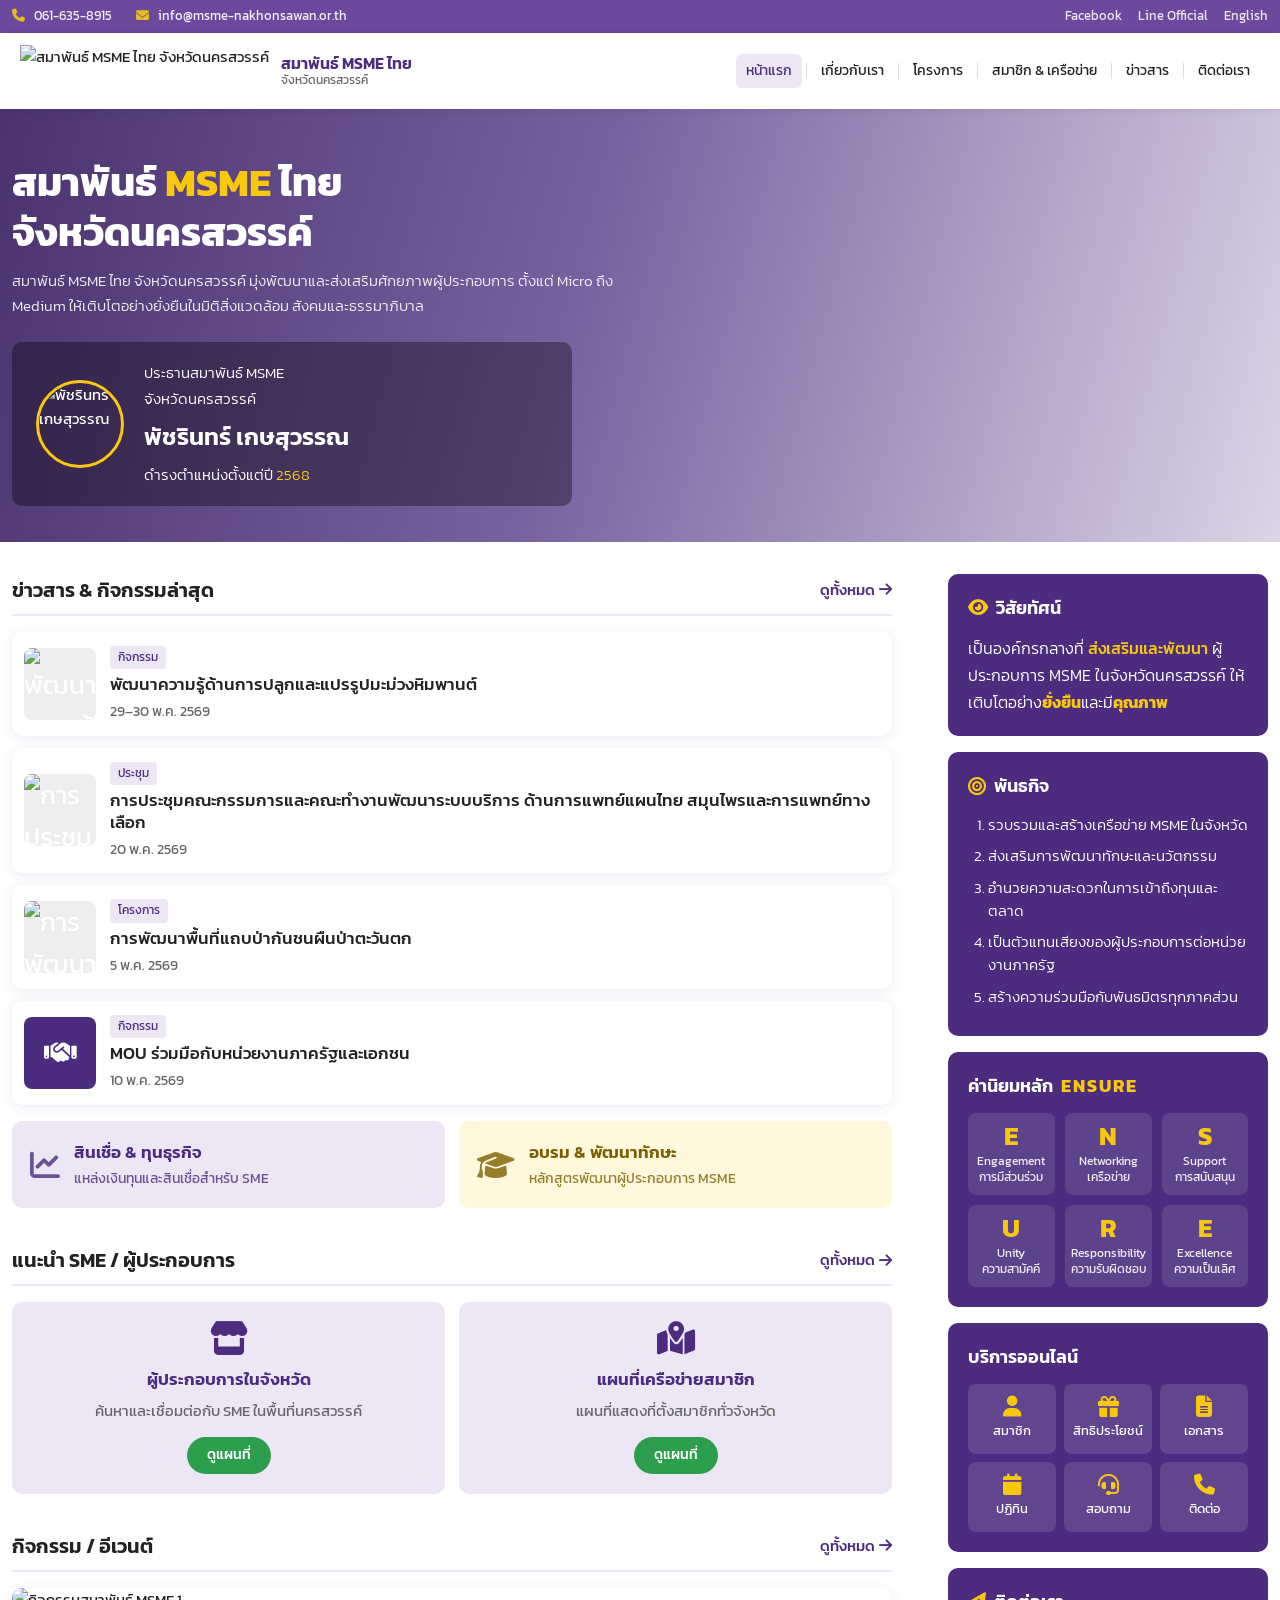
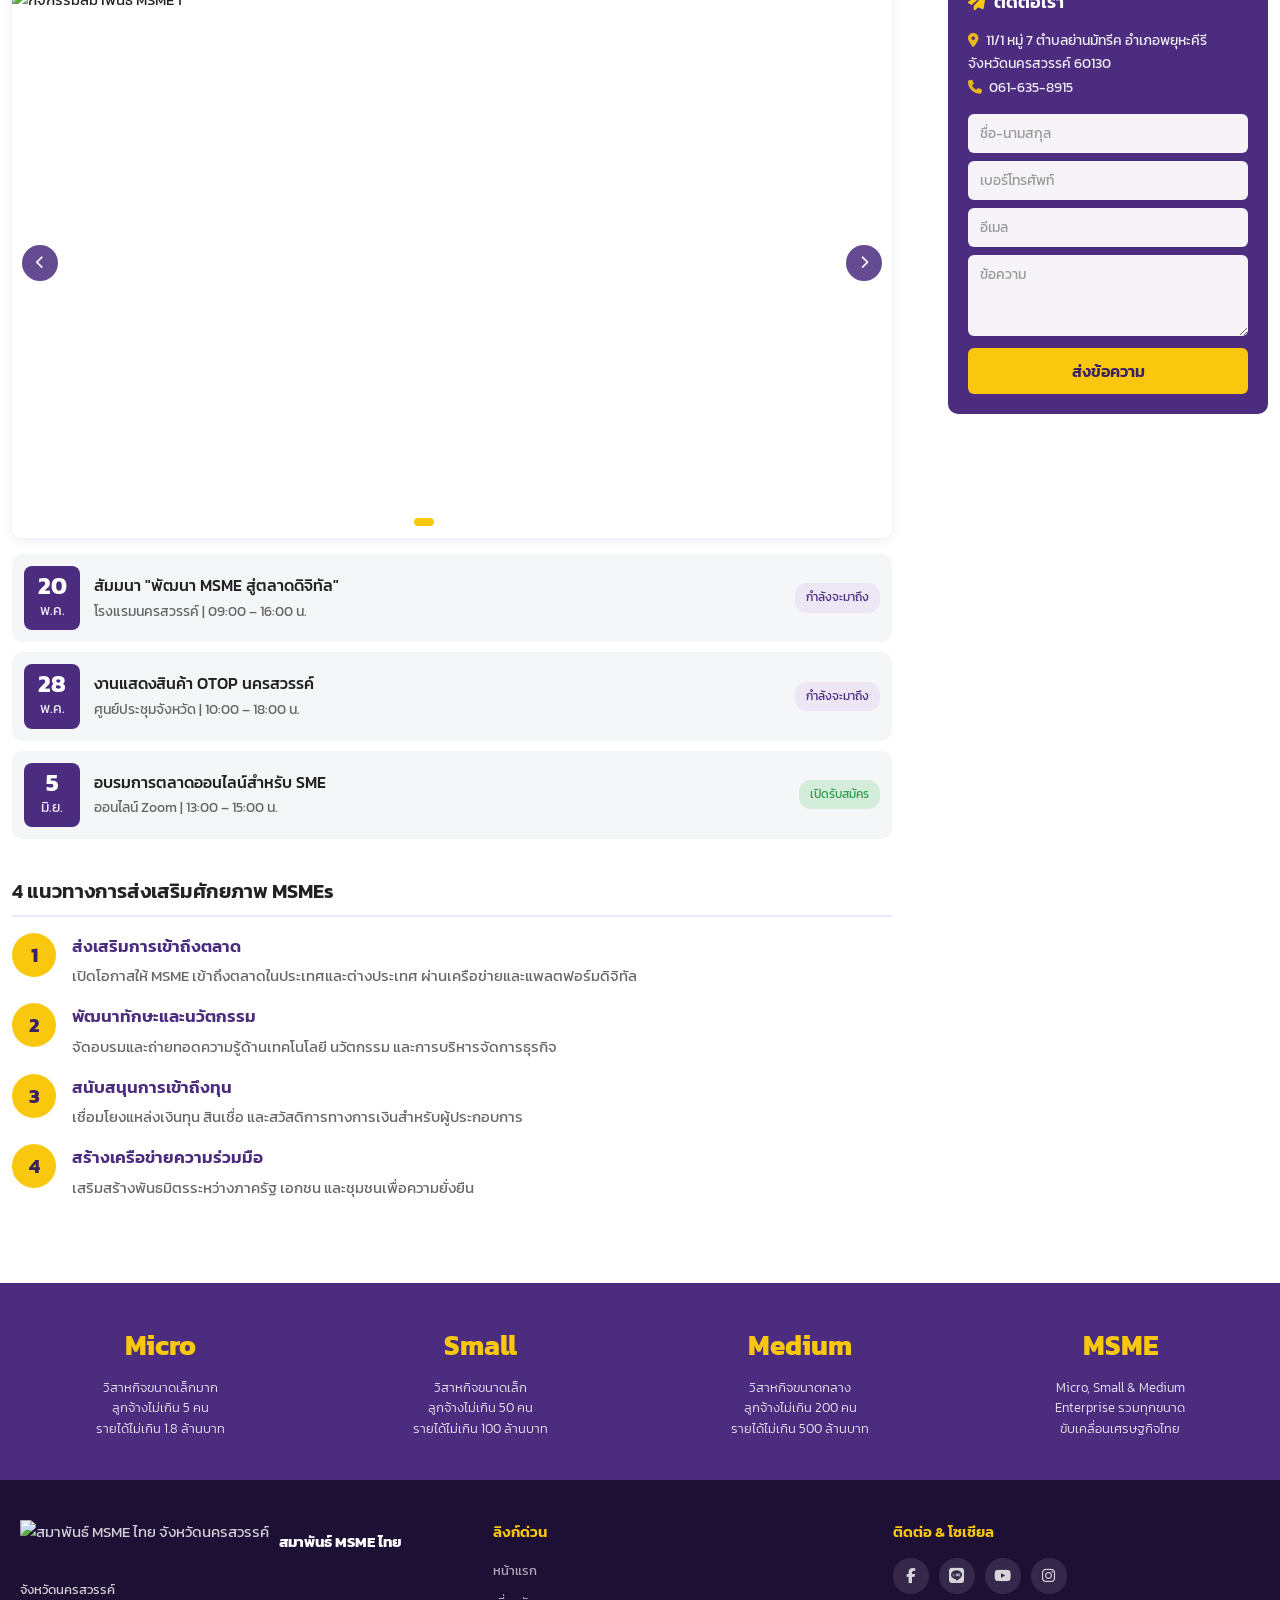
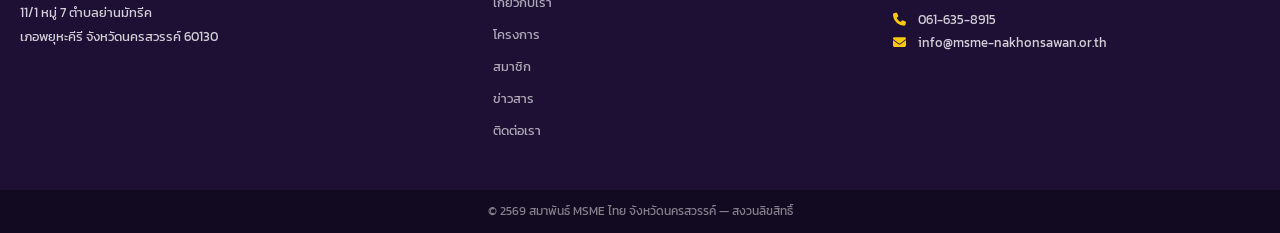
==== index.html @ bc49ff5e "Add files via upload" ====
<!DOCTYPE html>
<html lang="th">
<head>
  <meta charset="UTF-8">
  <meta name="viewport" content="width=device-width, initial-scale=1.0">
  <title>สมาพันธ์ MSME ไทย จังหวัดนครสวรรค์</title>
  <link rel="preconnect" href="https://fonts.googleapis.com">
  <link rel="preconnect" href="https://fonts.gstatic.com" crossorigin>
  <link href="https://fonts.googleapis.com/css2?family=Kanit:wght@300;400;500;600;700&display=swap" rel="stylesheet">
  <link rel="stylesheet" href="https://cdnjs.cloudflare.com/ajax/libs/font-awesome/6.5.1/css/all.min.css">
  <link rel="stylesheet" href="styles.css">
</head>
<body>

  <!-- Top Bar -->
  <div class="top-bar">
    <div class="container top-bar-inner">
      <span><i class="fa-solid fa-phone"></i> 061-635-8915</span>
      <span><i class="fa-solid fa-envelope"></i> info@msme-nakhonsawan.or.th</span>
      <div class="top-bar-links">
        <a href="#">Facebook</a>
        <a href="#">Line Official</a>
        <a href="#">English</a>
      </div>
    </div>
  </div>

  <!-- Header -->
  <header class="site-header">
    <div class="container header-inner">
      <a href="index.html" class="logo">
        <img src="img/msmeimg (1).png" alt="สมาพันธ์ MSME ไทย จังหวัดนครสวรรค์" class="logo-icon">
        <span class="logo-text">
          <strong>สมาพันธ์ MSME ไทย</strong>
          <small>จังหวัดนครสวรรค์</small>
        </span>
      </a>
      <nav class="main-nav" aria-label="เมนูหลัก">
        <a href="#" class="active">หน้าแรก</a>
        <span class="nav-divider"></span>
        <a href="#">เกี่ยวกับเรา</a>
        <span class="nav-divider"></span>
        <a href="#">โครงการ</a>
        <span class="nav-divider"></span>
        <a href="#">สมาชิก &amp; เครือข่าย</a>
        <span class="nav-divider"></span>
        <a href="#">ข่าวสาร</a>
        <span class="nav-divider"></span>
        <a href="#">ติดต่อเรา</a>
      </nav>
      <button class="nav-toggle" aria-label="เปิดเมนู">
        <i class="fa-solid fa-bars"></i>
      </button>
    </div>
  </header>

  <!-- Hero -->
  <section class="hero">
    <div class="hero-bg"></div>
    <div class="hero-overlay"></div>
    <div class="container hero-grid">
      <div class="hero-content">
        <h1>สมาพันธ์ <span class="hero-accent">MSME</span> ไทย<br>จังหวัดนครสวรรค์</h1>
        <p>สมาพันธ์ MSME ไทย จังหวัดนครสวรรค์ มุ่งพัฒนาและส่งเสริมศักยภาพผู้ประกอบการ ตั้งแต่ Micro ถึง Medium ให้เติบโตอย่างยั่งยืนในมิติสิ่งแวดล้อม สังคมและธรรมาภิบาล</p>
        <div class="hero-profile">
          <div class="hero-profile-avatar">
            <img src="img/msmeimg (15).jpg" alt="พัชรินทร์ เกษสุวรรณ">
          </div>
          <div class="hero-profile-text">
            <span>ประธานสมาพันธ์ MSME</span>
            <span>จังหวัดนครสวรรค์</span>
            <strong>พัชรินทร์ เกษสุวรรณ</strong>
            <span class="hero-profile-term">ดำรงตำแหน่งตั้งแต่ปี <span class="hero-accent">2568</span></span>
          </div>
        </div>
      </div>
      <div class="hero-grid-spacer" aria-hidden="true"></div>
    </div>
  </section>

  <!-- Main Layout -->
  <main class="container main-layout">

    <!-- Left Column -->
    <div class="main-column">

      <!-- News -->
      <section class="section">
        <div class="section-header">
          <h2>ข่าวสาร &amp; กิจกรรมล่าสุด</h2>
          <a href="#" class="view-all" id="news-view-all" aria-expanded="false">
            <span class="view-all-label">ดูทั้งหมด</span>
            <i class="fa-solid fa-arrow-right"></i>
          </a>
        </div>
        <div class="news-list" id="news-list">
          <a href="detail.html?id=news-mango-knowledge" class="news-item">
            <div class="news-thumb news-thumb-img">
              <img src="img/nut processing/msmeimg (76).jpg" alt="พัฒนาความรู้ด้านการปลูกและแปรรูปมะม่วงหิมพานต์">
            </div>
            <div class="news-body">
              <span class="tag">กิจกรรม</span>
              <h3>พัฒนาความรู้ด้านการปลูกและแปรรูปมะม่วงหิมพานต์</h3>
              <time>29–30 พ.ค. 2569</time>
            </div>
          </a>
          <a href="detail.html?id=news-digital-seminar" class="news-item">
            <div class="news-thumb news-thumb-img">
              <img src="img/Thai medicine and herbal/msmeimg (61).jpg" alt="การประชุมคณะกรรมการและคณะทำงานพัฒนาระบบบริการ ด้านการแพทย์แผนไทย สมุนไพรและการแพทย์ทางเลือก">
            </div>
            <div class="news-body">
              <span class="tag">ประชุม</span>
              <h3>การประชุมคณะกรรมการและคณะทำงานพัฒนาระบบบริการ ด้านการแพทย์แผนไทย สมุนไพรและการแพทย์ทางเลือก</h3>
              <time>20 พ.ค. 2569</time>
            </div>
          </a>
          <a href="detail.html?id=news-new-entrepreneur" class="news-item">
            <div class="news-thumb news-thumb-img">
              <img src="img/buffer zone of the Western Forest/msmeimg (3)(1).jpg" alt="การพัฒนาพื้นที่แถบป่ากันชนผืนป่าตะวันตก">
            </div>
            <div class="news-body">
              <span class="tag">โครงการ</span>
              <h3>การพัฒนาพื้นที่แถบป่ากันชนผืนป่าตะวันตก</h3>
              <time>5 พ.ค. 2569</time>
            </div>
          </a>
          <a href="detail.html?id=news-mou" class="news-item">
            <div class="news-thumb dark-purple"><i class="fa-solid fa-handshake"></i></div>
            <div class="news-body">
              <span class="tag">กิจกรรม</span>
              <h3>MOU ร่วมมือกับหน่วยงานภาครัฐและเอกชน</h3>
              <time>10 พ.ค. 2569</time>
            </div>
          </a>
          <a href="detail.html?id=news-member-2569" class="news-item news-item-more">
            <div class="news-thumb purple"><i class="fa-solid fa-newspaper"></i></div>
            <div class="news-body">
              <span class="tag">ข่าวประชาสัมพันธ์</span>
              <h3>เปิดรับสมัครสมาชิกใหม่ ประจำปี 2569</h3>
              <time>15 พ.ค. 2569</time>
            </div>
          </a>
        </div>
        <div class="promo-cards">
          <a href="detail.html?id=promo-loan" class="promo-card promo-purple">
            <i class="fa-solid fa-chart-line"></i>
            <div>
              <h4>สินเชื่อ &amp; ทุนธุรกิจ</h4>
              <p>แหล่งเงินทุนและสินเชื่อสำหรับ SME</p>
            </div>
          </a>
          <a href="detail.html?id=promo-training" class="promo-card promo-yellow">
            <i class="fa-solid fa-graduation-cap"></i>
            <div>
              <h4>อบรม &amp; พัฒนาทักษะ</h4>
              <p>หลักสูตรพัฒนาผู้ประกอบการ MSME</p>
            </div>
          </a>
        </div>
      </section>

      <!-- SME Map -->
      <section class="section">
        <div class="section-header">
          <h2>แนะนำ SME / ผู้ประกอบการ</h2>
          <a href="#" class="view-all">ดูทั้งหมด <i class="fa-solid fa-arrow-right"></i></a>
        </div>
        <div class="sme-cards">
          <div class="sme-card">
            <i class="fa-solid fa-store"></i>
            <h3>ผู้ประกอบการในจังหวัด</h3>
            <p>ค้นหาและเชื่อมต่อกับ SME ในพื้นที่นครสวรรค์</p>
            <a href="#" class="btn-green">ดูแผนที่</a>
          </div>
          <div class="sme-card">
            <i class="fa-solid fa-map-location-dot"></i>
            <h3>แผนที่เครือข่ายสมาชิก</h3>
            <p>แผนที่แสดงที่ตั้งสมาชิกทั่วจังหวัด</p>
            <a href="#" class="btn-green">ดูแผนที่</a>
          </div>
        </div>
      </section>

      <!-- Events -->
      <section class="section events-section" id="events-section">
        <div class="section-header">
          <h2>กิจกรรม / อีเวนต์</h2>
          <a href="#" class="view-all" id="events-view-all" aria-expanded="false">
            <span class="view-all-label">ดูทั้งหมด</span>
            <i class="fa-solid fa-arrow-right"></i>
          </a>
        </div>
        <div class="event-default-view">
        <div class="event-featured event-carousel" data-carousel>
          <div class="event-carousel-track">
            <div class="event-carousel-slide">
              <img src="img/Seminar for the Northern SME Federation Committee/msmeimg (26).jpg" alt="กิจกรรมสมาพันธ์ MSME 1">
            </div>
            <div class="event-carousel-slide">
              <img src="img/Seminar for the Northern SME Federation Committee/msmeimg (30).jpg" alt="กิจกรรมสมาพันธ์ MSME 2">
            </div>
            <div class="event-carousel-slide">
              <img src="img/Seminar for the Northern SME Federation Committee/msmeimg (31).jpg" alt="สัมมนาพัฒนา MSME">
            </div>
            <div class="event-carousel-slide">
              <img src="img/Seminar for the Northern SME Federation Committee/msmeimg (32).jpg" alt="งานประชุมผู้ประกอบการ">
            </div>
            <div class="event-carousel-slide">
              <img src="img/Seminar for the Northern SME Federation Committee/msmeimg (29).jpg" alt="งานแสดงสินค้า OTOP">
            </div>
          </div>
          <button type="button" class="carousel-btn carousel-prev" aria-label="รูปก่อนหน้า">
            <i class="fa-solid fa-chevron-left"></i>
          </button>
          <button type="button" class="carousel-btn carousel-next" aria-label="รูปถัดไป">
            <i class="fa-solid fa-chevron-right"></i>
          </button>
          <div class="carousel-dots" role="tablist" aria-label="เลือกรูปกิจกรรม"></div>
        </div>
        <div class="event-list">
          <div class="event-row">
            <div class="event-date"><span class="day">20</span><span class="month">พ.ค.</span></div>
            <div class="event-info">
              <h4>สัมมนา "พัฒนา MSME สู่ตลาดดิจิทัล"</h4>
              <p>โรงแรมนครสวรรค์ | 09:00 – 16:00 น.</p>
            </div>
            <span class="event-status upcoming">กำลังจะมาถึง</span>
          </div>
          <div class="event-row">
            <div class="event-date"><span class="day">28</span><span class="month">พ.ค.</span></div>
            <div class="event-info">
              <h4>งานแสดงสินค้า OTOP นครสวรรค์</h4>
              <p>ศูนย์ประชุมจังหวัด | 10:00 – 18:00 น.</p>
            </div>
            <span class="event-status upcoming">กำลังจะมาถึง</span>
          </div>
          <div class="event-row">
            <div class="event-date"><span class="day">5</span><span class="month">มิ.ย.</span></div>
            <div class="event-info">
              <h4>อบรมการตลาดออนไลน์สำหรับ SME</h4>
              <p>ออนไลน์ Zoom | 13:00 – 15:00 น.</p>
            </div>
            <span class="event-status open">เปิดรับสมัคร</span>
          </div>
        </div>
        </div>
        <div class="event-folder-view sme-cards" id="event-folder-cards" hidden>
          <a href="gallery.html?id=western-forest" class="sme-card event-folder-card">
            <div class="event-folder-thumb">
              <img src="img/buffer zone of the Western Forest/msmeimg (3)(1).jpg" alt="การพัฒนาพื้นที่แถบป่ากันชนผืนป่าตะวันตก">
            </div>
            <h3>การพัฒนาพื้นที่แถบป่ากันชนผืนป่าตะวันตก</h3>
            <p>รูปภาพกิจกรรมทั้งหมด 60 ภาพ</p>
            <span class="btn-green">ดูรูปทั้งหมด</span>
          </a>
          <a href="gallery.html?id=nut-processing" class="sme-card event-folder-card">
            <div class="event-folder-thumb">
              <img src="img/nut processing/msmeimg (76).jpg" alt="พัฒนาความรู้ด้านการปลูกและแปรรูปมะม่วงหิมพานต์">
            </div>
            <h3>พัฒนาความรู้ด้านการปลูกและแปรรูปมะม่วงหิมพานต์</h3>
            <p>รูปภาพกิจกรรมทั้งหมด 11 ภาพ</p>
            <span class="btn-green">ดูรูปทั้งหมด</span>
          </a>
          <a href="gallery.html?id=thai-medicine" class="sme-card event-folder-card">
            <div class="event-folder-thumb">
              <img src="img/Thai medicine and herbal/msmeimg (61).jpg" alt="การแพทย์แผนไทย สมุนไพรและการแพทย์ทางเลือก">
            </div>
            <h3>การแพทย์แผนไทย สมุนไพรและการแพทย์ทางเลือก</h3>
            <p>รูปภาพกิจกรรมทั้งหมด 10 ภาพ</p>
            <span class="btn-green">ดูรูปทั้งหมด</span>
          </a>
          <a href="gallery.html?id=sme-events" class="sme-card event-folder-card">
            <div class="event-folder-thumb">
              <img src="img/Seminar for the Northern SME Federation Committee/msmeimg (29).jpg" alt="กิจกรรมและอีเวนต์สมาพันธ์ MSME">
            </div>
            <h3>กิจกรรมและอีเวนต์สมาพันธ์ MSME</h3>
            <p>รูปภาพกิจกรรมทั้งหมด 34 ภาพ</p>
            <span class="btn-green">ดูรูปทั้งหมด</span>
          </a>
        </div>
      </section>

      <!-- Guidelines -->
      <section class="section">
        <div class="section-header">
          <h2>4 แนวทางการส่งเสริมศักยภาพ MSMEs</h2>
        </div>
        <ol class="guidelines">
          <li>
            <span class="guideline-num">1</span>
            <div>
              <h4>ส่งเสริมการเข้าถึงตลาด</h4>
              <p>เปิดโอกาสให้ MSME เข้าถึงตลาดในประเทศและต่างประเทศ ผ่านเครือข่ายและแพลตฟอร์มดิจิทัล</p>
            </div>
          </li>
          <li>
            <span class="guideline-num">2</span>
            <div>
              <h4>พัฒนาทักษะและนวัตกรรม</h4>
              <p>จัดอบรมและถ่ายทอดความรู้ด้านเทคโนโลยี นวัตกรรม และการบริหารจัดการธุรกิจ</p>
            </div>
          </li>
          <li>
            <span class="guideline-num">3</span>
            <div>
              <h4>สนับสนุนการเข้าถึงทุน</h4>
              <p>เชื่อมโยงแหล่งเงินทุน สินเชื่อ และสวัสดิการทางการเงินสำหรับผู้ประกอบการ</p>
            </div>
          </li>
          <li>
            <span class="guideline-num">4</span>
            <div>
              <h4>สร้างเครือข่ายความร่วมมือ</h4>
              <p>เสริมสร้างพันธมิตรระหว่างภาครัฐ เอกชน และชุมชนเพื่อความยั่งยืน</p>
            </div>
          </li>
        </ol>
      </section>
    </div>

    <!-- Sidebar -->
    <aside class="sidebar">

      <div class="sidebar-box vision-box">
        <h3><i class="fa-solid fa-eye"></i> วิสัยทัศน์</h3>
        <p>เป็นองค์กรกลางที่ <span class="highlight">ส่งเสริมและพัฒนา</span> ผู้ประกอบการ MSME ในจังหวัดนครสวรรค์ ให้เติบโตอย่าง<strong>ยั่งยืน</strong>และมี<strong>คุณภาพ</strong></p>
      </div>

      <div class="sidebar-box mission-box">
        <h3><i class="fa-solid fa-bullseye"></i> พันธกิจ</h3>
        <ol>
          <li>รวบรวมและสร้างเครือข่าย MSME ในจังหวัด</li>
          <li>ส่งเสริมการพัฒนาทักษะและนวัตกรรม</li>
          <li>อำนวยความสะดวกในการเข้าถึงทุนและตลาด</li>
          <li>เป็นตัวแทนเสียงของผู้ประกอบการต่อหน่วยงานภาครัฐ</li>
          <li>สร้างความร่วมมือกับพันธมิตรทุกภาคส่วน</li>
        </ol>
      </div>

      <div class="sidebar-box ensure-box">
        <h3>ค่านิยมหลัก <span class="ensure-title">ENSURE</span></h3>
        <div class="ensure-grid">
          <div class="ensure-item"><span class="letter">E</span><small>Engagement<br>การมีส่วนร่วม</small></div>
          <div class="ensure-item"><span class="letter">N</span><small>Networking<br>เครือข่าย</small></div>
          <div class="ensure-item"><span class="letter">S</span><small>Support<br>การสนับสนุน</small></div>
          <div class="ensure-item"><span class="letter">U</span><small>Unity<br>ความสามัคคี</small></div>
          <div class="ensure-item"><span class="letter">R</span><small>Responsibility<br>ความรับผิดชอบ</small></div>
          <div class="ensure-item"><span class="letter">E</span><small>Excellence<br>ความเป็นเลิศ</small></div>
        </div>
      </div>

      <div class="sidebar-box services-box">
        <h3>บริการออนไลน์</h3>
        <div class="service-grid">
          <a href="#" class="service-item"><i class="fa-solid fa-user"></i><span>สมาชิก</span></a>
          <a href="#" class="service-item"><i class="fa-solid fa-gift"></i><span>สิทธิประโยชน์</span></a>
          <a href="#" class="service-item"><i class="fa-solid fa-file-lines"></i><span>เอกสาร</span></a>
          <a href="#" class="service-item"><i class="fa-solid fa-calendar"></i><span>ปฏิทิน</span></a>
          <a href="#" class="service-item"><i class="fa-solid fa-headset"></i><span>สอบถาม</span></a>
          <a href="#" class="service-item"><i class="fa-solid fa-phone"></i><span>ติดต่อ</span></a>
        </div>
      </div>

      <div class="sidebar-box contact-form-box">
        <h3><i class="fa-solid fa-paper-plane"></i> ติดต่อเรา</h3>
        <p class="contact-info">
          <i class="fa-solid fa-location-dot"></i> 11/1 หมู่ 7 ตำบลย่านมัทรีค อำเภอพยุหะคีรี จังหวัดนครสวรรค์ 60130<br>
          <i class="fa-solid fa-phone"></i> 061-635-8915
        </p>
        <form class="contact-form">
          <input type="text" placeholder="ชื่อ-นามสกุล" required>
          <input type="tel" placeholder="เบอร์โทรศัพท์">
          <input type="email" placeholder="อีเมล" required>
          <textarea rows="3" placeholder="ข้อความ"></textarea>
          <button type="submit" class="btn-send">ส่งข้อความ</button>
        </form>
      </div>

    </aside>
  </main>

  <!-- Pre-Footer -->
  <section class="pre-footer">
    <div class="container pre-footer-grid">
      <div class="size-card">
        <h3>Micro</h3>
        <p>วิสาหกิจขนาดเล็กมาก<br>ลูกจ้างไม่เกิน 5 คน<br>รายได้ไม่เกิน 1.8 ล้านบาท</p>
      </div>
      <div class="size-card">
        <h3>Small</h3>
        <p>วิสาหกิจขนาดเล็ก<br>ลูกจ้างไม่เกิน 50 คน<br>รายได้ไม่เกิน 100 ล้านบาท</p>
      </div>
      <div class="size-card">
        <h3>Medium</h3>
        <p>วิสาหกิจขนาดกลาง<br>ลูกจ้างไม่เกิน 200 คน<br>รายได้ไม่เกิน 500 ล้านบาท</p>
      </div>
      <div class="size-card">
        <h3>MSME</h3>
        <p>Micro, Small &amp; Medium<br>Enterprise รวมทุกขนาด<br>ขับเคลื่อนเศรษฐกิจไทย</p>
      </div>
    </div>
  </section>

  <!-- Footer -->
  <footer class="site-footer">
    <div class="container footer-grid">
      <div class="footer-col">
        <div class="footer-logo">
          <img src="img/msmeimg (1).png" alt="สมาพันธ์ MSME ไทย จังหวัดนครสวรรค์" class="logo-icon">
          <strong>สมาพันธ์ MSME ไทย</strong>
        </div>
        <p>จังหวัดนครสวรรค์<br>11/1 หมู่ 7 ตำบลย่านมัทรีค <br>เภอพยุหะคีรี จังหวัดนครสวรรค์ 60130</p>
      </div>
      <div class="footer-col">
        <h4>ลิงก์ด่วน</h4>
        <ul>
          <li><a href="#">หน้าแรก</a></li>
          <li><a href="#">เกี่ยวกับเรา</a></li>
          <li><a href="#">โครงการ</a></li>
          <li><a href="#">สมาชิก</a></li>
          <li><a href="#">ข่าวสาร</a></li>
          <li><a href="#">ติดต่อเรา</a></li>
        </ul>
      </div>
      <div class="footer-col">
        <h4>ติดต่อ &amp; โซเชียล</h4>
        <div class="social-icons">
          <a href="#" aria-label="Facebook"><i class="fa-brands fa-facebook-f"></i></a>
          <a href="#" aria-label="Line"><i class="fa-brands fa-line"></i></a>
          <a href="#" aria-label="YouTube"><i class="fa-brands fa-youtube"></i></a>
          <a href="#" aria-label="Instagram"><i class="fa-brands fa-instagram"></i></a>
        </div>
        <p class="footer-contact">
          <i class="fa-solid fa-phone"></i> 061-635-8915<br>
          <i class="fa-solid fa-envelope"></i> info@msme-nakhonsawan.or.th
        </p>
      </div>
    </div>
    <div class="footer-bottom">
      <div class="container">
        <p>&copy; 2569 สมาพันธ์ MSME ไทย จังหวัดนครสวรรค์ — สงวนลิขสิทธิ์</p>
      </div>
    </div>
  </footer>

  <script src="news-list.js"></script>
  <script src="events-list.js"></script>
  <script src="image-lightbox.js"></script>
  <script src="carousel.js"></script>
</body>
</html>
---- styles.css ----
/* ===== Variables ===== */
:root {
  --purple: #4B2C7F;
  --purple-dark: #3a2163;
  --purple-light: #6b4a9e;
  --purple-pale: #ede7f5;
  --yellow: #F9C80E;
  --yellow-dark: #e0b30a;
  --green: #2d9d4e;
  --white: #ffffff;
  --grey-bg: #f5f6f8;
  --text: #222;
  --text-muted: #666;
  --shadow: 0 2px 12px rgba(75, 44, 127, 0.1);
  --radius: 10px;
  --font: 'Kanit', sans-serif;
  --container-max: 1440px;
  --container-pad-x: 12px;
  --layout-gap: 56px;
  --sidebar-width: 320px;
}

/* ===== Reset ===== */
*, *::before, *::after { box-sizing: border-box; margin: 0; padding: 0; }

body {
  font-family: var(--font);
  color: var(--text);
  background: var(--white);
  line-height: 1.6;
  font-size: 15px;
}

img { max-width: 100%; display: block; }
a { text-decoration: none; color: inherit; }
ul, ol { list-style: none; }

.container {
  max-width: var(--container-max);
  margin: 0 auto;
  padding: 0 var(--container-pad-x);
}

/* ===== Top Bar ===== */
.top-bar {
  background: var(--purple-light);
  color: var(--white);
  font-size: 13px;
  padding: 6px 0;
}

.top-bar-inner {
  display: flex;
  align-items: center;
  gap: 24px;
  flex-wrap: wrap;
}

.top-bar-inner span { opacity: 0.9; }
.top-bar-inner i { margin-right: 6px; color: var(--yellow); }

.top-bar-links {
  margin-left: auto;
  display: flex;
  gap: 16px;
}

.top-bar-links a {
  color: var(--white);
  opacity: 0.85;
  transition: opacity 0.2s;
}

.top-bar-links a:hover { opacity: 1; }

/* ===== Header ===== */
.site-header {
  background: var(--white);
  box-shadow: 0 1px 8px rgba(0,0,0,0.08);
  position: sticky;
  top: 0;
  z-index: 100;
}

.header-inner {
  display: flex;
  align-items: center;
  justify-content: space-between;
  padding: 12px 20px;
  gap: 16px;
}

.logo {
  display: flex;
  align-items: center;
  gap: 12px;
}

.logo-icon {
  display: block;
  height: 52px;
  width: auto;
  object-fit: contain;
}

.logo-text {
  display: flex;
  flex-direction: column;
  line-height: 1.2;
}

.logo-text strong {
  font-size: 16px;
  color: var(--purple);
  font-weight: 600;
}

.logo-text small {
  font-size: 12px;
  color: var(--text-muted);
  font-weight: 400;
}

.main-nav {
  display: flex;
  align-items: center;
  gap: 4px;
}

.main-nav a {
  font-size: 14px;
  color: var(--text);
  padding: 6px 10px;
  border-radius: 6px;
  transition: color 0.2s, background 0.2s;
  white-space: nowrap;
}

.main-nav a:hover,
.main-nav a.active {
  color: var(--purple);
  background: var(--purple-pale);
}

.nav-divider {
  width: 1px;
  height: 16px;
  background: #ddd;
}

.nav-toggle {
  display: none;
  background: none;
  border: none;
  font-size: 22px;
  color: var(--purple);
  cursor: pointer;
}

/* ===== Hero ===== */
.hero {
  position: relative;
  min-height: 380px;
  overflow: hidden;
}

.hero-bg {
  position: absolute;
  inset: 0;
  background: url('assets/2.jpeg') center/cover no-repeat;
  z-index: 0;
}

.hero-overlay {
  position: absolute;
  inset: 0;
  background: linear-gradient(
    105deg,
    rgba(59, 33, 99, 0.92) 0%,
    rgba(75, 44, 127, 0.75) 45%,
    rgba(75, 44, 127, 0.2) 100%
  );
  z-index: 1;
}

.hero > .container {
  width: 100%;
  position: relative;
  z-index: 2;
}

.hero-grid {
  display: grid;
  grid-template-columns: 1fr var(--sidebar-width);
  gap: var(--layout-gap);
  padding: 48px var(--container-pad-x) 36px;
  align-items: end;
  box-sizing: border-box;
}

.hero-content {
  color: var(--white);
  min-width: 0;
}

.hero-grid-spacer {
  /* จองพื้นที่คอลัมน์ sidebar ให้ตรงกับ main-layout */
}

.hero-content h1 {
  font-size: clamp(28px, 4vw, 40px);
  font-weight: 700;
  line-height: 1.25;
  margin-bottom: 12px;
}

.hero-accent {
  color: var(--yellow);
}

.hero-content > p {
  font-size: 15px;
  opacity: 0.9;
  font-weight: 300;
  margin-bottom: 24px;
  max-width: 640px;
  line-height: 1.65;
}

.hero-profile {
  display: flex;
  align-items: center;
  gap: 20px;
  background: rgba(0, 0, 0, 0.35);
  backdrop-filter: blur(6px);
  padding: 20px 24px;
  border-radius: var(--radius);
  max-width: 560px;
}

.hero-profile-avatar {
  --avatar-size: 88px;
  width: var(--avatar-size);
  height: var(--avatar-size);
  flex-shrink: 0;
  border-radius: 50%;
  overflow: hidden;
  border: 3px solid var(--yellow);
  aspect-ratio: 1;
}

.hero-profile-avatar img {
  width: 100%;
  height: 100%;
  display: block;
  object-fit: cover;
  object-position: center center;
}

.hero-profile-text {
  display: flex;
  flex-direction: column;
  gap: 4px;
}

.hero-profile-text span {
  display: block;
  font-size: 15px;
  font-weight: 300;
  line-height: 1.45;
}

.hero-profile-text strong {
  display: block;
  font-size: 24px;
  font-weight: 600;
  margin: 4px 0;
}

.hero-profile-term {
  white-space: nowrap;
}

.hero-profile-text .hero-accent {
  display: inline;
}

/* ===== Main Layout ===== */
.main-layout {
  display: grid;
  grid-template-columns: 1fr var(--sidebar-width);
  gap: var(--layout-gap);
  padding: 32px var(--container-pad-x) 48px;
  align-items: start;
}

.main-column { min-width: 0; }

/* ===== Sections ===== */
.section {
  margin-bottom: 36px;
}

.section-header {
  display: flex;
  align-items: center;
  justify-content: space-between;
  margin-bottom: 16px;
  padding-bottom: 8px;
  border-bottom: 2px solid var(--purple-pale);
}

.section-header h2 {
  font-size: 20px;
  font-weight: 600;
  color: var(--text);
}

.view-all {
  font-size: 15px;
  color: var(--purple);
  font-weight: 500;
  display: flex;
  align-items: center;
  gap: 4px;
}

.view-all:hover { color: var(--purple-dark); }

/* ===== News ===== */
.news-list {
  display: flex;
  flex-direction: column;
  gap: 12px;
  margin-bottom: 16px;
}

.news-list:not(.is-expanded) .news-item-more {
  display: none;
}

.news-item {
  display: flex;
  gap: 14px;
  align-items: center;
  padding: 12px;
  background: var(--white);
  border-radius: var(--radius);
  box-shadow: var(--shadow);
  transition: transform 0.2s, box-shadow 0.2s;
  color: inherit;
  cursor: pointer;
}

.news-item:hover {
  transform: translateY(-2px);
  box-shadow: 0 4px 16px rgba(75, 44, 127, 0.18);
}

.news-thumb {
  width: 72px;
  height: 72px;
  border-radius: 8px;
  display: flex;
  align-items: center;
  justify-content: center;
  flex-shrink: 0;
  color: var(--white);
  font-size: 26px;
}

.news-thumb.purple { background: var(--purple-light); }
.news-thumb.dark-purple { background: var(--purple); }
.news-thumb.green { background: var(--green); }

.news-thumb-img {
  padding: 0;
  overflow: hidden;
  background: var(--gray-100, #eee);
}

.news-thumb-img img {
  width: 100%;
  height: 100%;
  object-fit: cover;
  display: block;
}

.news-body .tag {
  font-size: 12px;
  color: var(--purple);
  background: var(--purple-pale);
  padding: 2px 8px;
  border-radius: 4px;
  display: inline-block;
  margin-bottom: 4px;
}

.news-body h3 {
  font-size: 17px;
  font-weight: 500;
  margin-bottom: 4px;
  line-height: 1.3;
}

.news-body time {
  font-size: 14px;
  color: var(--text-muted);
}

/* Promo Cards */
.promo-cards {
  display: grid;
  grid-template-columns: 1fr 1fr;
  gap: 14px;
}

.promo-card {
  display: flex;
  align-items: center;
  gap: 14px;
  padding: 18px;
  border-radius: var(--radius);
  color: inherit;
  cursor: pointer;
  transition: transform 0.2s, box-shadow 0.2s;
}

.promo-card:hover {
  transform: translateY(-2px);
  box-shadow: var(--shadow);
}

.promo-purple {
  background: var(--purple-pale);
  color: var(--purple);
}

.promo-yellow {
  background: #fff8dc;
  color: #7a5f00;
}

.promo-card i {
  font-size: 30px;
  opacity: 0.8;
}

.promo-card h4 {
  font-size: 17px;
  font-weight: 600;
  margin-bottom: 2px;
}

.promo-card p {
  font-size: 14px;
  opacity: 0.8;
}

/* ===== SME Cards ===== */
.sme-cards {
  display: grid;
  grid-template-columns: 1fr 1fr;
  gap: 14px;
}

.sme-card {
  background: var(--purple-pale);
  padding: 20px;
  border-radius: var(--radius);
  text-align: center;
}

.sme-card i {
  font-size: 34px;
  color: var(--purple);
  margin-bottom: 10px;
}

.sme-card h3 {
  font-size: 17px;
  font-weight: 600;
  color: var(--purple);
  margin-bottom: 6px;
}

.sme-card p {
  font-size: 15px;
  color: var(--text-muted);
  margin-bottom: 14px;
}

.btn-green {
  display: inline-block;
  background: var(--green);
  color: var(--white);
  font-size: 14px;
  padding: 7px 20px;
  border-radius: 20px;
  font-weight: 500;
  transition: background 0.2s;
}

.btn-green:hover { background: #248a42; }

.events-section .event-folder-view {
  display: none;
  grid-template-columns: repeat(auto-fit, minmax(220px, 1fr));
}

.events-section.is-expanded .event-default-view {
  display: none;
}

.events-section.is-expanded .event-folder-view {
  display: grid;
}

.event-folder-card {
  display: block;
  color: inherit;
  transition: transform 0.2s, box-shadow 0.2s;
}

.event-folder-card:hover {
  transform: translateY(-2px);
  box-shadow: 0 4px 16px rgba(75, 44, 127, 0.18);
}

.event-folder-thumb {
  width: 100%;
  height: 120px;
  border-radius: 8px;
  overflow: hidden;
  margin-bottom: 12px;
}

.event-folder-thumb img {
  width: 100%;
  height: 100%;
  object-fit: cover;
  display: block;
}

.gallery-count {
  font-size: 15px;
  color: var(--text-muted);
  margin-top: 4px;
}

.gallery-grid {
  display: grid;
  grid-template-columns: repeat(auto-fill, minmax(160px, 1fr));
  gap: 12px;
  padding: 0 28px 28px;
}

.gallery-item {
  border: none;
  padding: 0;
  background: none;
  border-radius: 8px;
  overflow: hidden;
  cursor: zoom-in;
  aspect-ratio: 4 / 3;
  box-shadow: var(--shadow);
  transition: transform 0.2s, box-shadow 0.2s;
}

.gallery-item:hover {
  transform: translateY(-2px);
  box-shadow: 0 4px 16px rgba(75, 44, 127, 0.18);
}

.gallery-item img {
  width: 100%;
  height: 100%;
  object-fit: cover;
  display: block;
}

/* ===== Events ===== */
.event-featured {
  position: relative;
  border-radius: var(--radius);
  overflow: hidden;
  margin-bottom: 16px;
  box-shadow: var(--shadow);
}

.event-carousel-track {
  display: flex;
  width: 100%;
  transition: transform 0.45s ease;
  will-change: transform;
}

.event-carousel-slide {
  flex: 0 0 100%;
  width: 100%;
  overflow: hidden;
}

.event-carousel-slide img {
  width: 100%;
  height: 550px;
  object-fit: cover;
  display: block;
  cursor: zoom-in;
}

.carousel-btn {
  position: absolute;
  top: 50%;
  transform: translateY(-50%);
  z-index: 2;
  width: 36px;
  height: 36px;
  border: none;
  border-radius: 50%;
  background: rgba(75, 44, 127, 0.85);
  color: var(--white);
  cursor: pointer;
  display: flex;
  align-items: center;
  justify-content: center;
  transition: background 0.2s;
}

.carousel-btn:hover {
  background: var(--purple);
}

.carousel-prev { left: 10px; }
.carousel-next { right: 10px; }

.carousel-dots {
  position: absolute;
  bottom: 12px;
  left: 50%;
  transform: translateX(-50%);
  display: flex;
  gap: 6px;
  z-index: 2;
}

.carousel-dots button {
  width: 8px;
  height: 8px;
  padding: 0;
  border: none;
  border-radius: 50%;
  background: rgba(255,255,255,0.5);
  cursor: pointer;
  transition: width 0.25s, background 0.25s;
}

.carousel-dots button.active {
  background: var(--yellow);
  width: 20px;
  border-radius: 4px;
}

.event-list { display: flex; flex-direction: column; gap: 10px; }

.event-row {
  display: flex;
  align-items: center;
  gap: 14px;
  padding: 12px;
  background: var(--grey-bg);
  border-radius: var(--radius);
}

.event-date {
  background: var(--purple);
  color: var(--white);
  text-align: center;
  padding: 8px 12px;
  border-radius: 8px;
  min-width: 56px;
  flex-shrink: 0;
}

.event-date .day {
  display: block;
  font-size: 24px;
  font-weight: 700;
  line-height: 1;
}

.event-date .month {
  font-size: 14px;
  opacity: 0.9;
}

.event-info { flex: 1; min-width: 0; }

.event-info h4 {
  font-size: 16px;
  font-weight: 500;
  margin-bottom: 2px;
}

.event-info p {
  font-size: 14px;
  color: var(--text-muted);
}

.event-status {
  font-size: 12px;
  padding: 5px 11px;
  border-radius: 12px;
  white-space: nowrap;
  flex-shrink: 0;
}

.event-status.upcoming {
  background: var(--purple-pale);
  color: var(--purple);
}

.event-status.open {
  background: #d4edda;
  color: var(--green);
}

/* ===== Guidelines ===== */
.guidelines {
  display: flex;
  flex-direction: column;
  gap: 16px;
}

.guidelines li {
  display: flex;
  gap: 16px;
  align-items: flex-start;
}

.guideline-num {
  width: 44px;
  height: 44px;
  background: var(--yellow);
  color: var(--purple-dark);
  border-radius: 50%;
  display: flex;
  align-items: center;
  justify-content: center;
  font-weight: 700;
  font-size: 20px;
  flex-shrink: 0;
}

.guidelines h4 {
  font-size: 17px;
  font-weight: 600;
  color: var(--purple);
  margin-bottom: 4px;
}

.guidelines p {
  font-size: 15px;
  color: var(--text-muted);
  line-height: 1.55;
}

/* ===== Sidebar ===== */
.sidebar {
  display: flex;
  flex-direction: column;
  gap: 16px;
}

.sidebar-box {
  background: var(--purple);
  color: var(--white);
  padding: 20px;
  border-radius: var(--radius);
}

.sidebar-box h3 {
  font-size: 18px;
  font-weight: 600;
  margin-bottom: 12px;
  display: flex;
  align-items: center;
  gap: 8px;
}

.sidebar-box h3 i { color: var(--yellow); }

.vision-box p {
  font-size: 16px;
  line-height: 1.7;
  font-weight: 300;
}

.vision-box .highlight { color: var(--yellow); font-weight: 500; }
.vision-box strong { color: var(--yellow); }

.mission-box ol {
  list-style: decimal;
  padding-left: 20px;
}

.mission-box li {
  font-size: 15px;
  margin-bottom: 8px;
  line-height: 1.55;
  font-weight: 300;
}

.ensure-title {
  color: var(--yellow);
  font-weight: 700;
  letter-spacing: 2px;
}

.ensure-grid {
  display: grid;
  grid-template-columns: repeat(3, 1fr);
  gap: 10px;
}

.ensure-item {
  text-align: center;
  background: rgba(255,255,255,0.1);
  padding: 10px 6px;
  border-radius: 8px;
}

.ensure-item .letter {
  display: block;
  font-size: 26px;
  font-weight: 700;
  color: var(--yellow);
  line-height: 1;
}

.ensure-item small {
  font-size: 12px;
  line-height: 1.35;
  opacity: 0.9;
  display: block;
  margin-top: 4px;
}

.service-grid {
  display: grid;
  grid-template-columns: repeat(3, 1fr);
  gap: 8px;
}

.service-item {
  display: flex;
  flex-direction: column;
  align-items: center;
  gap: 4px;
  background: rgba(255,255,255,0.12);
  padding: 12px 6px;
  border-radius: 8px;
  font-size: 13px;
  transition: background 0.2s;
}

.service-item:hover { background: rgba(255,255,255,0.22); }

.service-item i {
  font-size: 21px;
  color: var(--yellow);
}

.contact-form-box .contact-info {
  font-size: 14px;
  line-height: 1.7;
  margin-bottom: 14px;
  opacity: 0.9;
}

.contact-form-box .contact-info i {
  color: var(--yellow);
  margin-right: 4px;
}

.contact-form {
  display: flex;
  flex-direction: column;
  gap: 8px;
}

.contact-form input,
.contact-form textarea {
  width: 100%;
  padding: 9px 12px;
  border: none;
  border-radius: 6px;
  font-family: var(--font);
  font-size: 14px;
  background: rgba(255,255,255,0.95);
  color: var(--text);
}

.contact-form input::placeholder,
.contact-form textarea::placeholder { color: #999; }

.contact-form textarea { resize: vertical; }

.btn-send {
  background: var(--yellow);
  color: var(--purple-dark);
  border: none;
  padding: 11px;
  border-radius: 6px;
  font-family: var(--font);
  font-size: 16px;
  font-weight: 600;
  cursor: pointer;
  transition: background 0.2s;
  margin-top: 4px;
}

.btn-send:hover { background: var(--yellow-dark); }

/* ===== Pre-Footer ===== */
.pre-footer {
  background: var(--purple);
  padding: 40px 0;
}

.pre-footer-grid {
  display: grid;
  grid-template-columns: repeat(4, 1fr);
  gap: 24px;
  text-align: center;
}

.size-card h3 {
  font-size: 28px;
  font-weight: 700;
  color: var(--yellow);
  margin-bottom: 10px;
}

.size-card p {
  font-size: 13px;
  color: rgba(255,255,255,0.85);
  line-height: 1.6;
  font-weight: 300;
}

/* ===== Footer ===== */
.site-footer {
  background: #1e1035;
  color: rgba(255,255,255,0.8);
}

.footer-grid {
  display: grid;
  grid-template-columns: 1.2fr 1fr 1fr;
  gap: 32px;
  padding: 40px 20px;
}

.footer-logo {
  display: flex;
  align-items: center;
  gap: 10px;
  margin-bottom: 14px;
}

.footer-logo .logo-icon {
  height: 44px;
}

.footer-logo strong {
  color: var(--white);
  font-size: 15px;
}

.footer-col p {
  font-size: 13px;
  line-height: 1.8;
}

.footer-col h4 {
  color: var(--yellow);
  font-size: 15px;
  font-weight: 600;
  margin-bottom: 14px;
}

.footer-col ul li { margin-bottom: 8px; }

.footer-col ul a {
  font-size: 13px;
  opacity: 0.8;
  transition: opacity 0.2s, color 0.2s;
}

.footer-col ul a:hover {
  opacity: 1;
  color: var(--yellow);
}

.social-icons {
  display: flex;
  gap: 10px;
  margin-bottom: 14px;
}

.social-icons a {
  width: 36px;
  height: 36px;
  background: rgba(255,255,255,0.1);
  border-radius: 50%;
  display: flex;
  align-items: center;
  justify-content: center;
  transition: background 0.2s;
}

.social-icons a:hover { background: var(--purple-light); }

.footer-contact {
  font-size: 13px;
  line-height: 1.8;
}

.footer-contact i {
  color: var(--yellow);
  margin-right: 6px;
  width: 16px;
}

.footer-bottom {
  background: #120a20;
  padding: 12px 0;
  text-align: center;
}

.footer-bottom p {
  font-size: 12px;
  opacity: 0.6;
}

/* ===== Responsive ===== */
@media (max-width: 1024px) {
  .hero-grid {
    grid-template-columns: 1fr;
  }

  .hero-grid-spacer {
    display: none;
  }

  .main-layout {
    grid-template-columns: 1fr;
  }

  .sidebar {
    display: grid;
    grid-template-columns: 1fr 1fr;
    gap: 16px;
  }

  .contact-form-box {
    grid-column: 1 / -1;
  }
}

@media (max-width: 768px) {
  .main-nav { display: none; }
  .nav-toggle { display: block; }

  .promo-cards,
  .sme-cards {
    grid-template-columns: 1fr;
  }

  .pre-footer-grid {
    grid-template-columns: 1fr 1fr;
    gap: 20px;
  }

  .footer-grid {
    grid-template-columns: 1fr;
    gap: 24px;
  }

  .sidebar {
    grid-template-columns: 1fr;
  }

  .event-row {
    flex-wrap: wrap;
  }

  .event-status {
    width: 100%;
    text-align: center;
  }

  .top-bar-inner {
    justify-content: center;
    text-align: center;
  }

  .top-bar-links {
    margin-left: 0;
    width: 100%;
    justify-content: center;
  }
}

@media (max-width: 480px) {
  .pre-footer-grid {
    grid-template-columns: 1fr;
  }

  .ensure-grid {
    grid-template-columns: repeat(2, 1fr);
  }
}

/* ===== Detail Page ===== */
.detail-page {
  padding: 28px var(--container-pad-x) 48px;
  max-width: 820px;
}

.detail-back {
  display: inline-flex;
  align-items: center;
  gap: 8px;
  color: var(--purple);
  font-size: 15px;
  font-weight: 500;
  margin-bottom: 20px;
  transition: color 0.2s;
}

.detail-back:hover {
  color: var(--purple-dark);
}

.detail-article {
  background: var(--white);
  border-radius: var(--radius);
  box-shadow: var(--shadow);
  overflow: hidden;
}

.detail-header {
  padding: 28px 28px 16px;
}

.detail-header .tag {
  font-size: 13px;
  color: var(--purple);
  background: var(--purple-pale);
  padding: 4px 12px;
  border-radius: 4px;
  display: inline-block;
  margin-bottom: 10px;
}

.detail-header h1 {
  font-size: clamp(24px, 4vw, 32px);
  font-weight: 600;
  color: var(--text);
  line-height: 1.3;
  margin-bottom: 8px;
}

.detail-header time {
  font-size: 15px;
  color: var(--text-muted);
}

.detail-hero-img img {
  width: 100%;
  height: 320px;
  object-fit: cover;
  display: block;
  cursor: zoom-in;
}

.detail-hero-carousel {
  position: relative;
  overflow: hidden;
}

.detail-hero-carousel .detail-carousel-track {
  display: flex;
  width: 100%;
  transition: transform 0.45s ease;
  will-change: transform;
}

.detail-hero-carousel .detail-carousel-slide {
  flex: 0 0 100%;
  width: 100%;
  overflow: hidden;
}

.detail-hero-carousel .detail-carousel-slide img {
  width: 100%;
  height: 320px;
  object-fit: cover;
  cursor: zoom-in;
}

.detail-body {
  padding: 24px 28px 28px;
}

.detail-body p {
  font-size: 16px;
  line-height: 1.75;
  color: var(--text);
  margin-bottom: 16px;
}

.detail-highlights {
  margin-top: 24px;
  padding: 20px;
  background: var(--purple-pale);
  border-radius: var(--radius);
}

.detail-highlights h2 {
  font-size: 18px;
  font-weight: 600;
  color: var(--purple);
  margin-bottom: 12px;
  display: flex;
  align-items: center;
  gap: 8px;
}

.detail-highlights h2 i {
  color: var(--green);
}

.detail-highlights ul {
  list-style: none;
  padding: 0;
}

.detail-highlights li {
  font-size: 15px;
  padding: 8px 0 8px 24px;
  position: relative;
  line-height: 1.5;
  border-bottom: 1px solid rgba(75, 44, 127, 0.1);
}

.detail-highlights li:last-child {
  border-bottom: none;
}

.detail-highlights li::before {
  content: '•';
  position: absolute;
  left: 8px;
  color: var(--purple);
  font-weight: 700;
}

.detail-pdfs {
  margin-top: 28px;
}

.detail-pdfs > h2 {
  font-size: 18px;
  font-weight: 600;
  color: var(--purple);
  margin-bottom: 12px;
  display: flex;
  align-items: center;
  gap: 8px;
}

.detail-pdf-list {
  list-style: none;
  padding: 0;
}

.detail-pdf-list li {
  padding: 10px 0;
  border-bottom: 1px solid rgba(75, 44, 127, 0.1);
}

.detail-pdf-list li:last-child {
  border-bottom: none;
}

.detail-pdf-link {
  display: inline-flex;
  align-items: flex-start;
  gap: 8px;
  font-size: 15px;
  color: var(--purple);
  line-height: 1.4;
  transition: color 0.2s;
}

.detail-pdf-link:hover {
  color: var(--purple-dark);
}

.detail-pdf-link i {
  color: #c0392b;
  margin-top: 2px;
  flex-shrink: 0;
}

.detail-actions {
  display: flex;
  flex-wrap: wrap;
  gap: 12px;
  padding: 0 28px 28px;
}

.btn-detail {
  display: inline-flex;
  align-items: center;
  gap: 8px;
  padding: 10px 20px;
  background: var(--purple);
  color: var(--white);
  border-radius: 8px;
  font-size: 15px;
  font-weight: 500;
  transition: background 0.2s;
}

.btn-detail:hover {
  background: var(--purple-dark);
}

.btn-detail-outline {
  background: transparent;
  color: var(--purple);
  border: 2px solid var(--purple);
}

.btn-detail-outline:hover {
  background: var(--purple-pale);
}

.detail-not-found {
  padding: 48px 28px;
  text-align: center;
}

.detail-not-found h1 {
  font-size: 24px;
  margin-bottom: 8px;
}

.detail-loading {
  padding: 48px;
  text-align: center;
  color: var(--text-muted);
}

/* ===== Image lightbox ===== */
.image-lightbox {
  position: fixed;
  inset: 0;
  z-index: 9999;
  display: flex;
  align-items: center;
  justify-content: center;
  padding: 48px 56px;
  opacity: 0;
  visibility: hidden;
  transition: opacity 0.25s ease, visibility 0.25s ease;
}

.image-lightbox.is-open {
  opacity: 1;
  visibility: visible;
}

.image-lightbox-backdrop {
  position: absolute;
  inset: 0;
  background: rgba(0, 0, 0, 0.88);
  cursor: zoom-out;
}

.image-lightbox-figure {
  position: relative;
  z-index: 1;
  margin: 0;
  max-width: min(96vw, 1200px);
  max-height: calc(100vh - 120px);
  display: flex;
  align-items: center;
  justify-content: center;
}

.image-lightbox-img {
  max-width: 100%;
  max-height: calc(100vh - 120px);
  width: auto;
  height: auto;
  object-fit: contain;
  border-radius: 4px;
  box-shadow: 0 8px 32px rgba(0, 0, 0, 0.4);
}

.image-lightbox-close {
  position: absolute;
  top: 16px;
  right: 20px;
  z-index: 2;
  width: 44px;
  height: 44px;
  border: none;
  border-radius: 50%;
  background: rgba(255, 255, 255, 0.15);
  color: var(--white);
  font-size: 28px;
  line-height: 1;
  cursor: pointer;
  transition: background 0.2s;
}

.image-lightbox-close:hover {
  background: rgba(255, 255, 255, 0.28);
}

.image-lightbox-nav {
  position: absolute;
  top: 50%;
  transform: translateY(-50%);
  z-index: 2;
  width: 44px;
  height: 44px;
  border: none;
  border-radius: 50%;
  background: rgba(255, 255, 255, 0.15);
  color: var(--white);
  font-size: 18px;
  cursor: pointer;
  transition: background 0.2s;
}

.image-lightbox-nav:hover {
  background: var(--purple);
}

.image-lightbox-prev { left: 16px; }
.image-lightbox-next { right: 16px; }

.image-lightbox-caption {
  position: absolute;
  bottom: 20px;
  left: 50%;
  transform: translateX(-50%);
  z-index: 2;
  margin: 0;
  padding: 8px 16px;
  max-width: 90vw;
  color: var(--white);
  font-size: 14px;
  text-align: center;
  background: rgba(0, 0, 0, 0.45);
  border-radius: 8px;
}

body.lightbox-open {
  overflow: hidden;
}

@media (max-width: 768px) {
  .image-lightbox {
    padding: 40px 12px;
  }

  .image-lightbox-nav {
    width: 36px;
    height: 36px;
    font-size: 14px;
  }

  .image-lightbox-prev { left: 8px; }
  .image-lightbox-next { right: 8px; }

  .detail-hero-img img,
  .detail-hero-carousel .detail-carousel-slide img {
    height: 220px;
  }

  .detail-header,
  .detail-body,
  .detail-actions,
  .gallery-grid {
    padding-left: 20px;
    padding-right: 20px;
  }

  .gallery-grid {
    grid-template-columns: repeat(auto-fill, minmax(120px, 1fr));
  }
}
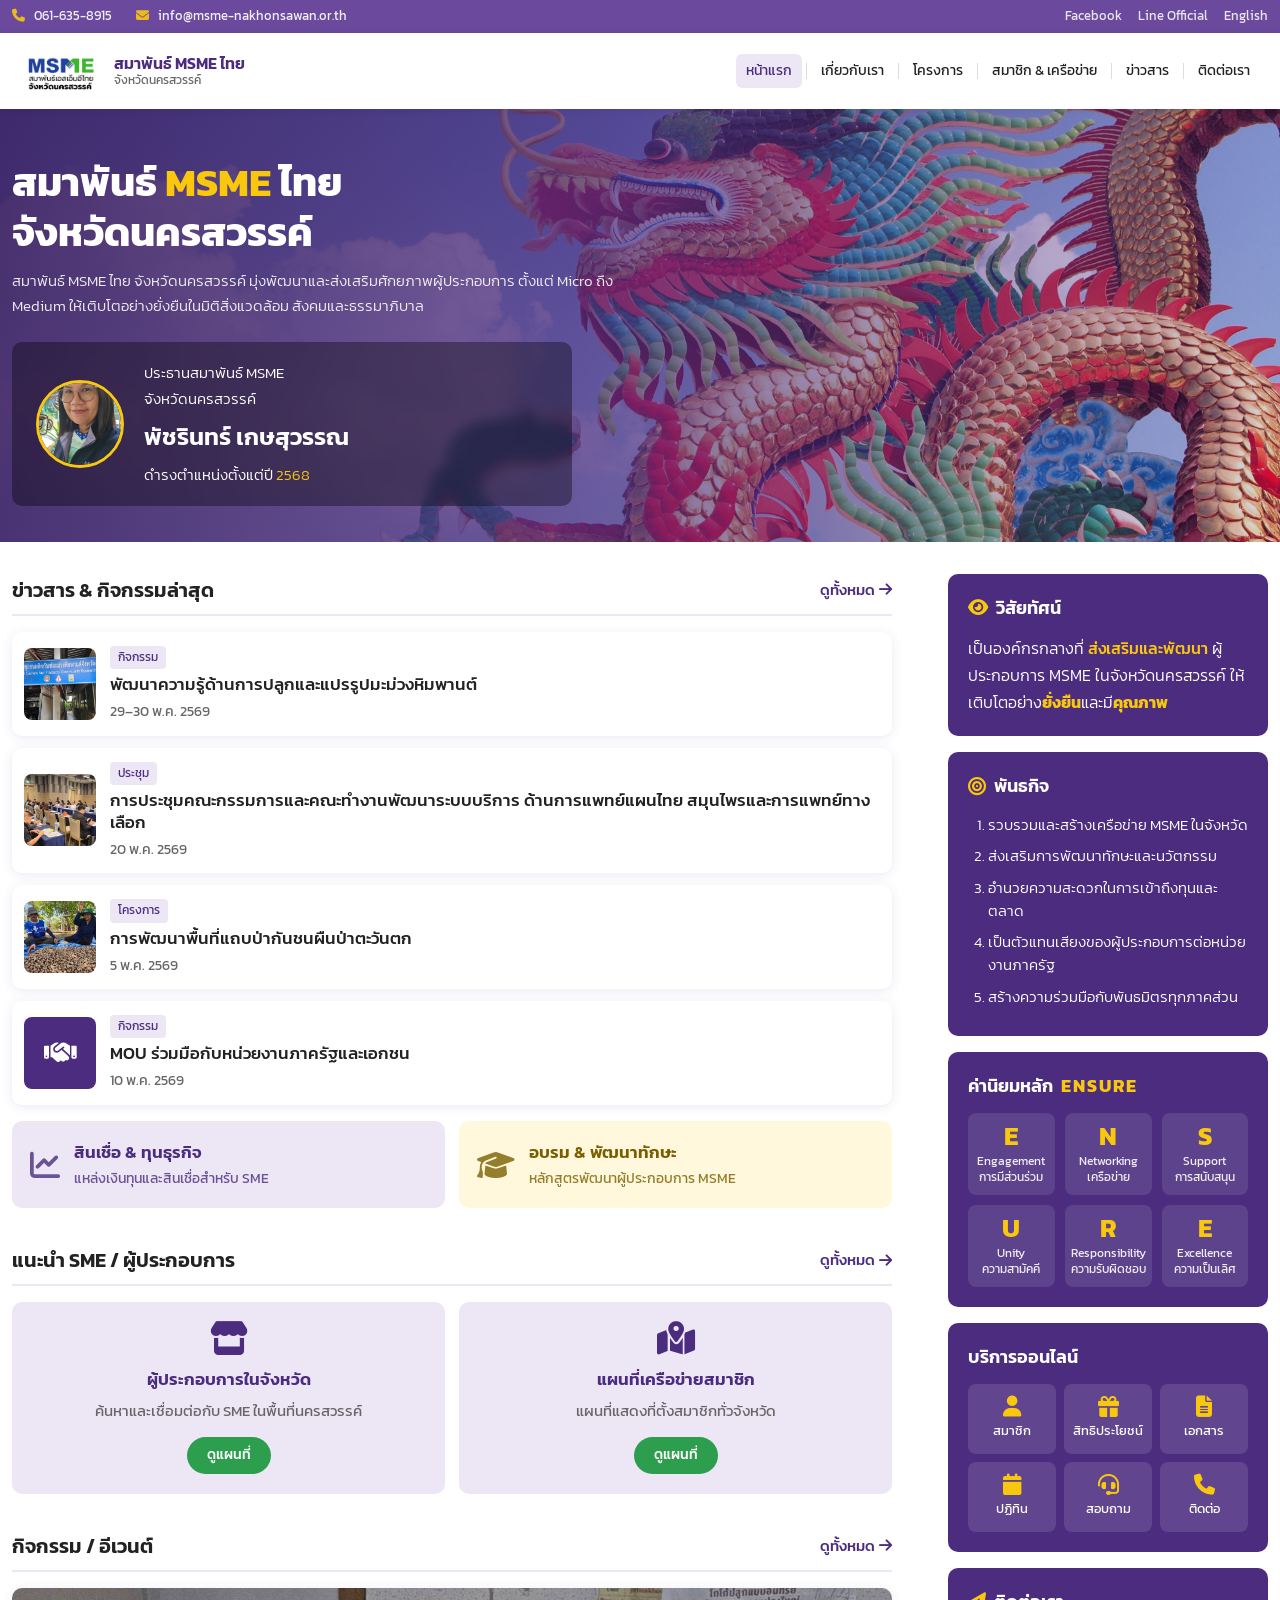
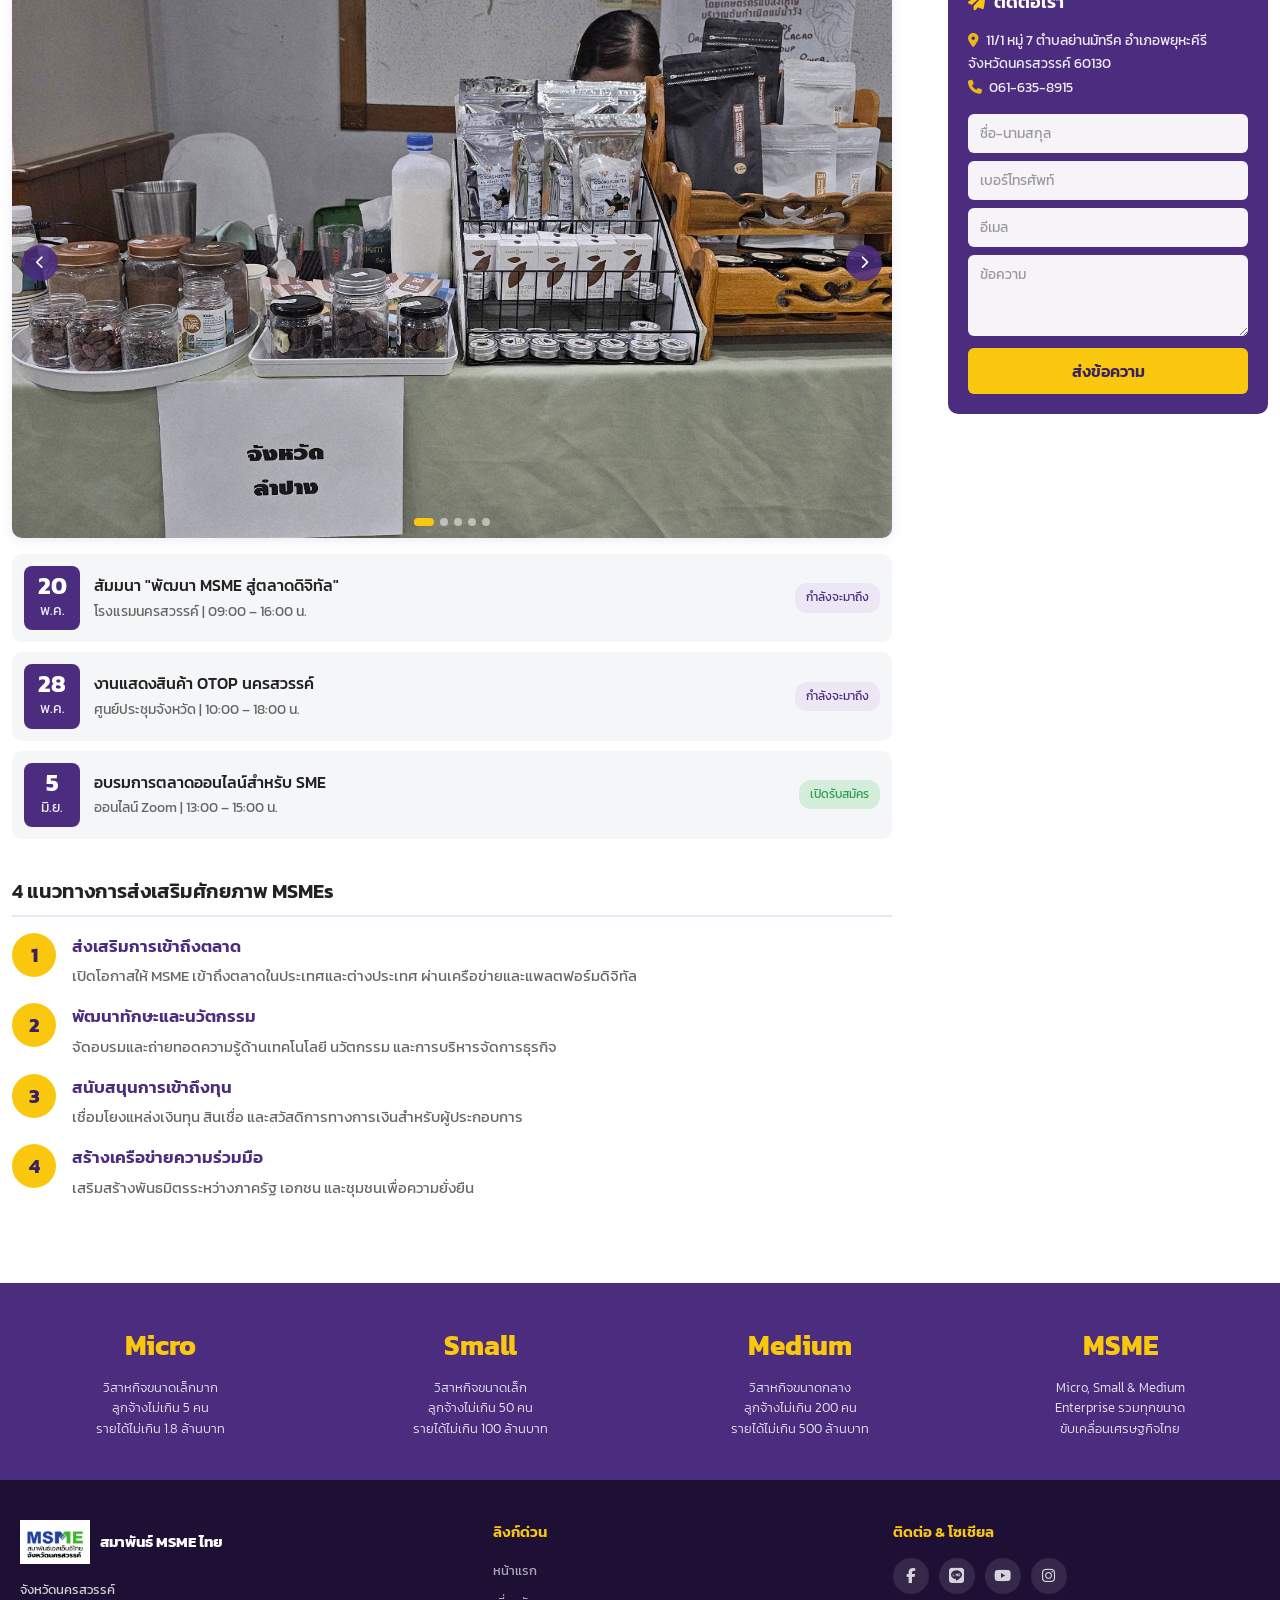
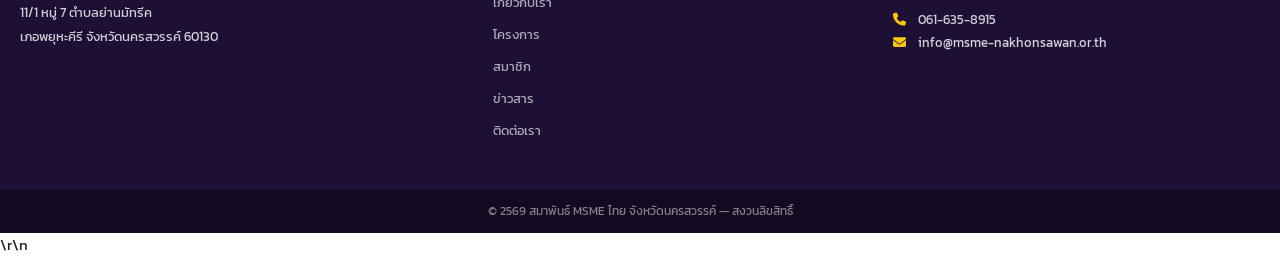
==== commit db672d98: "add news" ====
--- a/index.html
+++ b/index.html
@@ -36,7 +36,7 @@
         </span>
       </a>
       <nav class="main-nav" aria-label="เมนูหลัก">
-        <a href="#" class="active">หน้าแรก</a>
+        <a href="index.html" class="active">หน้าแรก</a>
         <span class="nav-divider"></span>
         <a href="#">เกี่ยวกับเรา</a>
         <span class="nav-divider"></span>
@@ -44,7 +44,7 @@
         <span class="nav-divider"></span>
         <a href="#">สมาชิก &amp; เครือข่าย</a>
         <span class="nav-divider"></span>
-        <a href="#">ข่าวสาร</a>
+        <a href="news.html">ข่าวสาร</a>
         <span class="nav-divider"></span>
         <a href="#">ติดต่อเรา</a>
       </nav>
@@ -88,7 +88,7 @@
       <section class="section">
         <div class="section-header">
           <h2>ข่าวสาร &amp; กิจกรรมล่าสุด</h2>
-          <a href="#" class="view-all" id="news-view-all" aria-expanded="false">
+          <a href="news.html" class="view-all" id="news-view-all" aria-expanded="false">
             <span class="view-all-label">ดูทั้งหมด</span>
             <i class="fa-solid fa-arrow-right"></i>
           </a>
@@ -418,7 +418,7 @@
           <li><a href="#">เกี่ยวกับเรา</a></li>
           <li><a href="#">โครงการ</a></li>
           <li><a href="#">สมาชิก</a></li>
-          <li><a href="#">ข่าวสาร</a></li>
+          <li><a href="news.html">ข่าวสาร</a></li>
           <li><a href="#">ติดต่อเรา</a></li>
         </ul>
       </div>
@@ -443,7 +443,7 @@
     </div>
   </footer>
 
-  <script src="news-list.js"></script>
+  <script src="config.js"></script>\r\n  <script src="news-list.js"></script>
   <script src="events-list.js"></script>
   <script src="image-lightbox.js"></script>
   <script src="carousel.js"></script>
--- a/styles.css
+++ b/styles.css
@@ -1508,3 +1508,107 @@
     grid-template-columns: repeat(auto-fill, minmax(120px, 1fr));
   }
 }
+
+/* ===== Admin Panel ===== */
+.admin-table {
+  width: 100%;
+  border-collapse: collapse;
+  font-size: 14px;
+}
+.admin-table th, .admin-table td {
+  padding: 10px 12px;
+  text-align: left;
+  border-bottom: 1px solid rgba(75, 44, 127, 0.1);
+}
+.admin-table th {
+  background: var(--purple-pale);
+  color: var(--purple);
+  font-weight: 600;
+}
+.admin-table tr:hover {
+  background: var(--grey-bg);
+}
+.btn-sm {
+  padding: 4px 8px;
+  border: 1px solid #ddd;
+  border-radius: 4px;
+  background: var(--white);
+  cursor: pointer;
+  font-size: 12px;
+  margin-right: 4px;
+  transition: background 0.2s;
+}
+.btn-sm:hover {
+  background: var(--purple-pale);
+}
+.status-badge {
+  padding: 2px 8px;
+  border-radius: 4px;
+  font-size: 12px;
+  font-weight: 500;
+}
+.status-published {
+  background: #d4edda;
+  color: #155724;
+}
+.status-draft {
+  background: #fff3cd;
+  color: #856404;
+}
+.news-filter {
+  display: flex;
+  gap: 8px;
+  flex-wrap: wrap;
+  margin-bottom: 20px;
+}
+.news-filter-btn {
+  padding: 6px 16px;
+  border: 1px solid var(--purple);
+  border-radius: 20px;
+  background: transparent;
+  color: var(--purple);
+  cursor: pointer;
+  font-family: var(--font);
+  font-size: 14px;
+  transition: all 0.2s;
+}
+.news-filter-btn:hover, .news-filter-btn.active {
+  background: var(--purple);
+  color: var(--white);
+}
+.news-grid {
+  display: grid;
+  grid-template-columns: repeat(auto-fill, minmax(300px, 1fr));
+  gap: 16px;
+  margin-bottom: 24px;
+}
+.news-grid .news-item {
+  flex-direction: column;
+  align-items: flex-start;
+}
+.news-grid .news-thumb {
+  width: 100%;
+  height: 160px;
+  border-radius: 8px 8px 0 0;
+}
+.news-pagination {
+  display: flex;
+  gap: 8px;
+  justify-content: center;
+  flex-wrap: wrap;
+}
+.news-page-btn {
+  padding: 6px 14px;
+  border: 1px solid var(--purple);
+  border-radius: 6px;
+  background: transparent;
+  color: var(--purple);
+  cursor: pointer;
+  font-family: var(--font);
+  font-size: 14px;
+  transition: all 0.2s;
+}
+.news-page-btn:hover, .news-page-btn.active {
+  background: var(--purple);
+  color: var(--white);
+}
